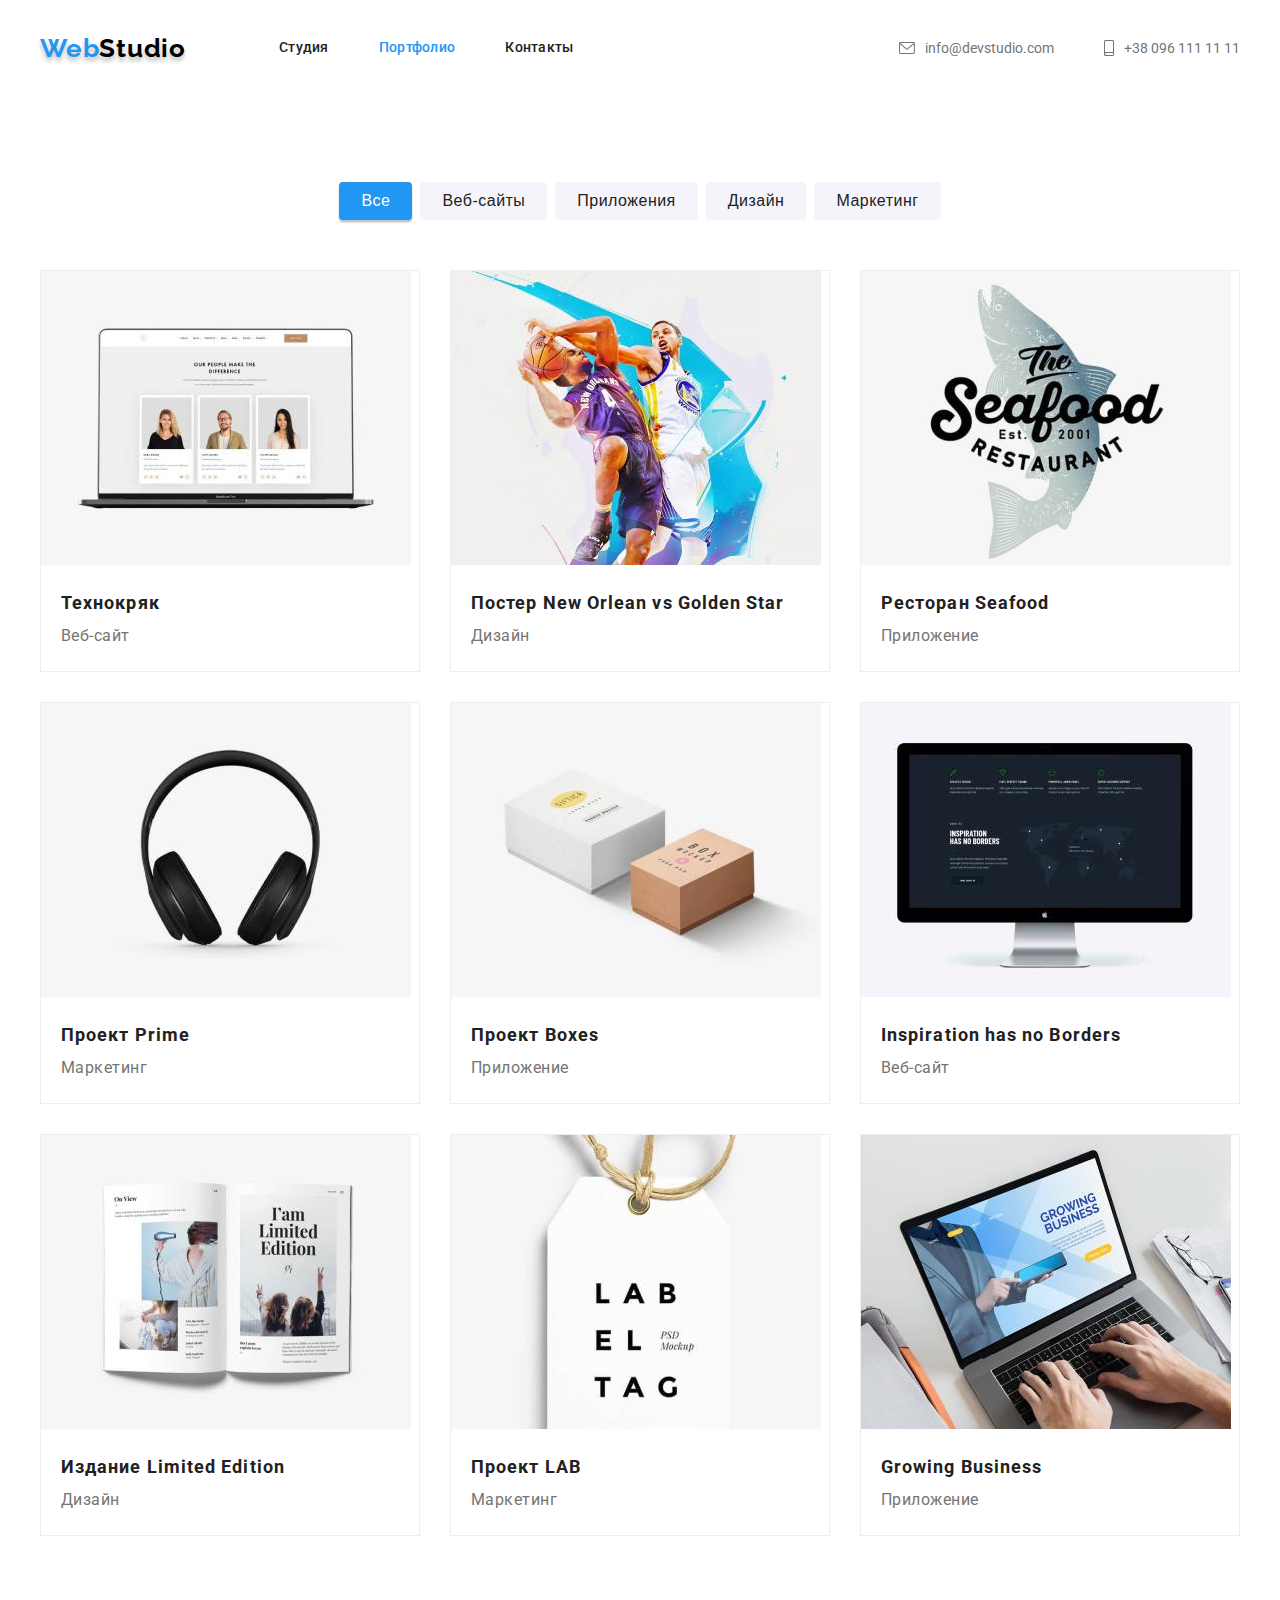
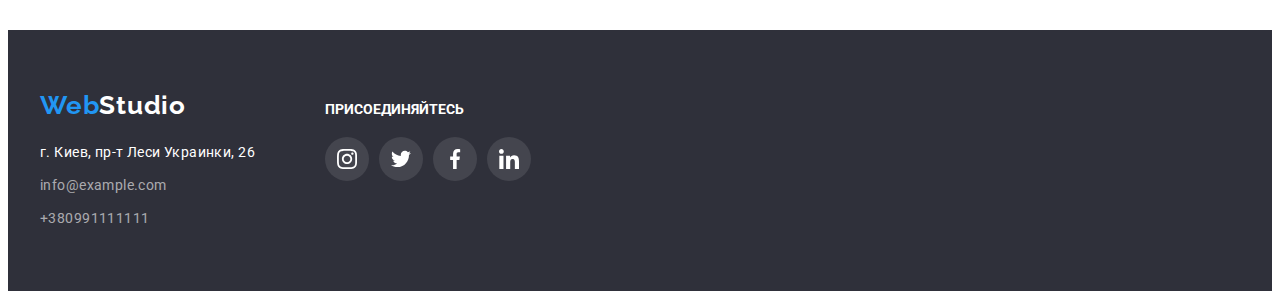
==== portfolio.html @ 55d17532 "clone repository/goit-markup-hw-04" ====
<!DOCTYPE html>
<html lang="ru">
  <head>
    <meta charset="UTF-8" />
    <meta http-equiv="X-UA-Compatible" content="IE=edge" />
    <meta name="viewport" content="width=device-width, initial-scale=1.0" />
    <title>Portfolio</title>
    <link
      rel="stylesheet"
      href="https://cdnjs.cloudflare.com/ajax/libs/modern-normalize/1.1.0/modern-normalize.min.css"
      integrity="sha512-wpPYUAdjBVSE4KJnH1VR1HeZfpl1ub8YT/NKx4PuQ5NmX2tKuGu6U/JRp5y+Y8XG2tV+wKQpNHVUX03MfMFn9Q=="
      crossorigin="anonymous"
      referrerpolicy="no-referrer"
    />
    <link rel="preconnect" href="https://fonts.googleapis.com" />
    <link rel="preconnect" href="https://fonts.gstatic.com" crossorigin />
    <link
      href="https://fonts.googleapis.com/css2?family=Raleway:wght@700&family=Roboto:wght@400;500;700;900&display=swap"
      rel="stylesheet"
    />
    <link rel="stylesheet" href="./css/style.css" />
  </head>
  <body>
    <header class="header">
      <div class="container header-container">
        <nav class="header-nav">
          <a href="" class="header-logo logo link"
            >Web<span class="logo-dark">Studio</span>
          </a>
          <ul class="header-list">
            <li class="header-item">
              <a href="./index.html" class="header-link">Студия</a>
            </li>
            <li class="header-item">
              <a href="" class="header-link current">Портфолио</a>
            </li>
            <li class="header-item">
              <a href="" class="header-link">Контакты</a>
            </li>
          </ul>
        </nav>
        <ul class="contact-list">
          <li class="contact-item">
            <a href="mailto:info@devstudio.com" class="contact-link"
              ><svg class="icon-mail">
                <use
                  href="./images/icons.svg/symbol-defs.svg#icon-envelope"
                ></use>
              </svg>
              info@devstudio.com</a
            >
          </li>
          <li class="contact-item">
            <a href="tel:+380961111111" class="contact-link">
              <svg class="icon-tel" width="10px" height="16px">
                <use
                  href="./images/icons.svg/symbol-defs.svg#icon-smartphone"
                ></use>
              </svg>
              +38 096 111 11 11</a
            >
          </li>
        </ul>
      </div>
    </header>
    <main>
      <section class="section nav-list">
        <div class="container">
          <h1 class="visually-hidden">Портфолио</h1>
          <ul class="filter">
            <li class="filter-item">
              <button type="button" class="filter-btn active-button">
                Все
              </button>
            </li>
            <li class="filter-item">
              <button type="button" class="filter-btn">Веб-сайты</button>
            </li>
            <li class="filter-item">
              <button type="button" class="filter-btn">Приложения</button>
            </li>
            <li class="filter-item">
              <button type="button" class="filter-btn">Дизайн</button>
            </li>
            <li class="filter-item">
              <button type="button" class="filter-btn">Маркетинг</button>
            </li>
          </ul>
          <ul class="portfolio-list">
            <li class="portfolio-item">
              <a href="" class="portfolio-link">
                <img src="./images/service-example-note.jpg" alt="ноутбук" />
                <div class="portfolio-container">
                  <h2 class="portfolio-title">Технокряк</h2>
                  <p class="portfolio-text">Веб-сайт</p>
                </div>
              </a>
            </li>
            <li class="portfolio-item">
              <a href="" class="portfolio-link">
                <img
                  src="./images/service-example-basketball.jpg"
                  alt="играют в баскетбол"
                />
                <div class="portfolio-container">
                  <h2 class="portfolio-title">
                    Постер New Orlean vs Golden Star
                  </h2>
                  <p class="portfolio-text">Дизайн</p>
                </div>
              </a>
            </li>
            <li class="portfolio-item">
              <a href="" class="portfolio-link">
                <img src="./images/service-example-fish.jpg" alt="" />
                <div class="portfolio-container">
                  <h2 class="portfolio-title">Ресторан Seafood</h2>
                  <p class="portfolio-text">Приложение</p>
                </div>
              </a>
            </li>
            <li class="portfolio-item">
              <a href="" class="portfolio-link">
                <img src="./images/service-example-headphones.jpg" alt="" />
                <div class="portfolio-container">
                  <h2 class="portfolio-title">Проект Prime</h2>
                  <p class="portfolio-text">Маркетинг</p>
                </div>
              </a>
            </li>
            <li class="portfolio-item">
              <a href="" class="portfolio-link">
                <img src="./images/service-example-boxes.jpg" alt="" />
                <div class="portfolio-container">
                  <h2 class="portfolio-title">Проект Boxes</h2>
                  <p class="portfolio-text">Приложение</p>
                </div>
              </a>
            </li>
            <li class="portfolio-item">
              <a href="" class="portfolio-link">
                <img src="./images/service-example-monitor.jpg" alt="" />
                <div class="portfolio-container">
                  <h2 class="portfolio-title">Inspiration has no Borders</h2>
                  <p class="portfolio-text">Веб-сайт</p>
                </div>
              </a>
            </li>
            <li class="portfolio-item">
              <a href="" class="portfolio-link">
                <img src="./images/service-example-book.jpg" alt="" />
                <div class="portfolio-container">
                  <h2 class="portfolio-title">Издание Limited Edition</h2>
                  <p class="portfolio-text">Дизайн</p>
                </div>
              </a>
            </li>
            <li class="portfolio-item">
              <a href="" class="portfolio-link">
                <img src="./images/service-example-tag.jpg" alt="" />
                <div class="portfolio-container">
                  <h2 class="portfolio-title">Проект LAB</h2>
                  <p class="portfolio-text">Маркетинг</p>
                </div>
              </a>
            </li>
            <li class="portfolio-item">
              <a href="" class="portfolio-link">
                <img
                  src="./images/service-example-work-at-the-laptop.jpg"
                  alt=""
                />
                <div class="portfolio-container">
                  <h2 class="portfolio-title">Growing Business</h2>
                  <p class="portfolio-text">Приложение</p>
                </div>
              </a>
            </li>
          </ul>
        </div>
      </section>
    </main>
    <footer class="footer">
      <div class="container footer-container">
        <div class="footer-address">
          <a href="" class="logo link logo-footer"
            >Web<span class="logo-light">Studio</span></a
          >
          <address class="address">
            <ul class="address-list">
              <li class="address-item">
                <a
                  href="https://goo.gl/maps/xxZV7dTHUAhbYHM78"
                  class="address-link link"
                  >г. Киев, пр-т Леси Украинки, 26</a
                >
              </li>
              <li class="address-item">
                <a href="mailto:info@example.com" class="address-contact link"
                  >info@example.com</a
                >
              </li>
              <li class="address-item address-item-tel">
                <a href="tel:+380991111111" class="address-contact link"
                  >+380991111111</a
                >
              </li>
            </ul>
          </address>
        </div>
        <div class="footer-contacts">
          <h2 class="footer-social-title">присоединяйтесь</h2>
          <ul class="social-list">
            <li class="social-item">
              <a href="" class="footer-social-link">
                <svg class="footer-social-icon" width="20px" height="20px">
                  <use
                    href="./images/icons.svg/symbol-defs.svg#icon-instagram"
                  ></use>
                </svg>
              </a>
            </li>
            <li class="social-item">
              <a href="" class="footer-social-link">
                <svg class="footer-social-icon" width="20px" height="20px">
                  <use
                    href="./images/icons.svg/symbol-defs.svg#icon-twitter"
                  ></use>
                </svg>
              </a>
            </li>
            <li class="social-item">
              <a href="" class="footer-social-link">
                <svg class="footer-social-icon" width="20px" height="20px">
                  <use
                    href="./images/icons.svg/symbol-defs.svg#icon-facebook"
                  ></use>
                </svg>
              </a>
            </li>
            <li class="social-item">
              <a href="" class="footer-social-link">
                <svg class="footer-social-icon" width="20px" height="20px">
                  <use
                    href="./images/icons.svg/symbol-defs.svg#icon-linkedin"
                  ></use>
                </svg>
              </a>
            </li>
          </ul>
        </div>
      </div>
    </footer>
  </body>
</html>
---- css/style.css ----
:root {
  /* text-color */
  --primary-text-color: #212121;
  --second-text-color: #757575;
  --third-text-color: #ffffff;
  --accent-color: #2196f3;

  /* logo-color */
  --logo-primary-color: #2196f3;
  --logo-header-color: #000000;
  --logo-footer-color: #ffffff;
  /* primary-color-icons */
  --icons-primary-color: #afb1b8;
  /* btn-color */
  --background-btn-color: #f5f4fa;
}

h1,
h2,
h3,
h4,
h5,
h6,
p {
  padding: 0;
  margin: 0;
}
img {
  display: block;
  max-width: 100%;
  height: auto;
}

a {
  text-decoration: none;
}

ul {
  list-style: none;
  padding: 0;
  margin: 0;
}

body {
  font-size: 14px;
  font-family: 'Roboto', sans-serif;
  color: var(--primary-text-color);
}
.visually-hidden {
  position: absolute;
  white-space: nowrap;
  width: 1px;
  height: 1px;
  overflow: hidden;
  border: 0;
  padding: 0;
  clip: rect(0 0 0 0);
  clip-path: inset(50%);
  margin: -1px;
}
.section-title {
  font-weight: 700;
  font-size: 36px;
  line-height: 1.17;
  letter-spacing: 0.03em;
  color: var(--primary-text-color);
}
.logo {
  font-family: Raleway;
  font-weight: 700;
  font-size: 26px;
  line-height: 1.19;
  letter-spacing: 0.03em;
  color: var(--logo-primary-color);
}

.logo-dark {
  color: var(--logo-header-color);
}
.logo-light {
  color: var(--logo-footer-color);
}
.list {
  list-style: none;
}

.container {
  width: 1200px;
  padding: 0 15px;
  margin: 0 auto;
}
/* ==========================header=================== */
.header {
  border-bottom: 1px;
}

.header-container {
  display: flex;
}

.header-nav {
  display: flex;
  align-items: center;
}
.header-logo {
  margin-right: 93px;
  text-shadow: 0px 4px 4px rgba(0, 0, 0, 0.25);
}
.header-list {
  display: flex;
}

.header-item:not(:last-child) {
  margin-right: 50px;
}
.header-link {
  display: block;
  padding: 32px 0px;
  color: inherit;
  font-weight: 500;
  line-height: 1.14;
  letter-spacing: 0.02em;
}
.header-link:focus,
.header-link:hover {
  color: var(--accent-color);
}

.current {
  color: var(--accent-color);
  text-decoration: none;
}

.contact-list {
  align-items: center;
  margin-left: auto;
  display: flex;
}

.contact-item {
  display: flex;
  align-items: center;
  color: var(--second-text-color);
}

.contact-item:not(:last-child) {
  margin-right: 50px;
}

.contact-link {
  display: flex;
  align-items: center;
  color: var(--second-text-color);
  padding: 32px 0px;
}
.contact-link:hover,
.contact-link:focus {
  color: var(--accent-color);
}

.contact-link:hover .icon-mail,
.contact-link:focus .icon-mail {
  fill: var(--accent-color);
}

.contact-link:hover .icon-tel,
.contact-link:focus .icon-tel {
  fill: var(--accent-color);
}

.icon-mail {
  width: 16px;
  height: 12px;
  margin-right: 10px;
  fill: #757575;
}

.icon-tel {
  width: 10px;
  height: 16px;
  margin-right: 10px;
  fill: #757575;
}

/* ===============hero================ */
.hero {
  padding: 200px 0;
  text-align: center;
  background-image: linear-gradient(
      rgba(47, 48, 58, 0.4),
      rgba(47, 48, 58, 0.4)
    ),
    url(../images/background-image.jpg);
  background-color: #2f303a;
  background-repeat: no-repeat;
  background-size: cover;
  background-position: center;
}

.hero-title {
  width: 696px;
  font-weight: 900;
  font-size: 44px;
  line-height: 1.36;

  margin: 0 auto;
  letter-spacing: 0.06em;
  text-transform: uppercase;

  color: var(--third-text-color);
}

.hero-btn {
  margin-top: 30px;
  padding: 10px 32px;
  background-color: #2196f3;
  font-weight: 700;
  font-size: 16px;
  line-height: 1.87;
  letter-spacing: 0.06em;

  color: var(--third-text-color);
  box-shadow: 0px 4px 4px rgba(0, 0, 0, 0.15);
  border-radius: 4px;
  border: none;
}
.hero-btn:focus,
.hero-btn:hover {
  cursor: pointer;
  background-color: #188ce8;
}
/* ================advantage================ */
.section {
  padding: 94px 0;
}
.advantage-list {
  display: flex;
}
.advantage-title {
  margin-bottom: 10px;
  font-weight: 700;
  font-size: 14px;
  line-height: 1.14;
  letter-spacing: 0.03em;
  text-transform: uppercase;
  color: var(--primary-text-color);
}

.advantage-item {
  width: 270px;
}
.advantage-item:not(:last-child) {
  margin-right: 30px;
}
.advantage-text {
  font-size: 14px;
  line-height: 1.71;
  letter-spacing: 0.03em;

  color: var(--second-text-color);
}

.advantage-icon {
  width: 70px;
  height: 70px;
}

.advantage-icons-container {
  display: flex;
  align-items: center;
  justify-content: center;
  width: 270px;
  height: 120px;
  margin-bottom: 30px;
  border-radius: 4px;
  background-color: var(--background-btn-color);
}
/* ===============what we do================= */
.work-section {
  padding-top: 0;
}
.job-title {
  text-align: center;
  margin-top: 94px;
  margin-bottom: 50px;
}
.section-title {
}
.job-list {
  display: flex;
}
.job-item:not(:last-child) {
  margin-right: 30px;
}
/* ===============team-====================== */
.team {
  background-color: var(--background-btn-color);
}

.team-section {
  background-color: var(--background-btn-color);
}
.team-tag {
  padding: 30px 0;
}
.team-title {
  text-align: center;
  margin-bottom: 50px;
}
.team-list {
  display: flex;
  text-align: center;
}

.team-item {
  border-radius: 0px 0px 4px 4px;
  background-color: var(--third-text-color);
  box-shadow: 0px 1px 3px rgba(0, 0, 0, 0.12), 0px 1px 1px rgba(0, 0, 0, 0.14),
    0px 2px 1px rgba(0, 0, 0, 0.2);
}

.team-item:not(:last-child) {
  margin-right: 30px;
}

.team-name {
  font-weight: 500;
  font-size: 16px;
  line-height: 1.19;
  letter-spacing: 0.03em;
  color: var(--primary-text-color);
  margin-bottom: 10px;
}
.team-prof {
  font-size: 16px;
  line-height: 1.19;
  letter-spacing: 0.03em;
  color: var(--second-text-color);
  margin-bottom: 16px;
}

.social-list {
  display: flex;
  justify-content: center;
}
.social-item {
  width: 44px;
  height: 44px;
  margin-right: 10px;
}

.social-item:last-child {
  margin-right: 0;
}
.social-link {
  width: 100%;
  height: 100%;
  background-color: var(--third-text-color);
  border-radius: 50%;
  display: flex;
  align-items: center;
  justify-content: center;
}

.social-link:hover,
.social-link:focus {
  background-color: var(--accent-color);
}

.social-link:hover .social-icon,
.social-link:focus .social-icon {
  fill: var(--logo-footer-color);
}
.social-icon {
  fill: var(--icons-primary-color);
}
/* ================customers========== */
.customers-title {
  font-weight: 700;
  font-size: 36px;
  line-height: 1.17;
  text-align: center;
  letter-spacing: 0.03em;
  margin-bottom: 50px;
  color: var(--primary-text-color);
}

.customers-list {
  display: flex;
}

.customers-item {
  width: 170px;
  height: 92px;
}

.customers-item:not(:last-child) {
  margin-right: 30px;
}

.customers-logo-link {
  display: flex;
  width: 100%;
  height: 100%;
  border: 1px solid var(--icons-primary-color);
  border-radius: 4px;
  justify-content: center;
  align-items: center;
}

.customers-logo-link:hover,
.customers-logo-link:focus {
  border-color: var(--accent-color);
}
.customers-icon {
  width: 106px;
  height: 60px;
  fill: var(--icons-primary-color);
}
.customers-logo-link:hover .customers-icon,
.customers-logo-link:focus .customers-icon {
  fill: var(--accent-color);
}
.company {
  padding: 25px 65px 26px 62px;
}
/* =================footer============= */
.logo-footer {
  display: inline-block;
  margin-bottom: 20px;
}
.footer {
  display: flex;
  padding: 60px 0;
  background-color: #2f303a;
}

.footer-container {
  display: flex;
  align-items: baseline;
}

.footer-address {
  margin-right: 70px;
}

.social-item:last-child {
  margin-right: 0;
}
.footer-social-link {
  width: 100%;
  height: 100%;
  background-color: rgba(255, 255, 255, 0.1);
  border-radius: 50%;
  display: flex;
  align-items: center;
  justify-content: center;
}

.footer-social-link:hover,
.footer-social-link:focus {
  background-color: var(--logo-primary-color);
}
.footer-social-title {
  font-size: 14px;
  text-align: left;
  margin-bottom: 20px;
  text-transform: uppercase;
  color: var(--logo-footer-color);
}
.footer-social-icon {
  fill: var(--logo-footer-color);
}

.address-item:not(:last-child) {
  margin-bottom: 9px;
}

.address {
  font-style: inherit;
}
.address-link {
  font-size: 14px;
  line-height: 1.71;
  letter-spacing: 0.03em;
  color: var(--third-text-color);
}
.address-contact {
  font-size: 14px;
  line-height: 1.71;
  letter-spacing: 0.03em;

  color: rgba(255, 255, 255, 0.6);
}
.address-contact:focus,
.address-contact:hover {
  color: var(--third-text-color);
}

/* ==============portfolio=============== */
.filter {
  margin-bottom: 50px;
  justify-content: center;
  display: flex;
}

.filter-item:not(:last-child) {
  margin-right: 8px;
}
.filter-btn {
  font-weight: 500;
  font-size: 16px;
  line-height: 1.63;
  letter-spacing: 0.03em;
  border-radius: 4px;
  background-color: var(--background-btn-color);
  color: var(--primary-text-color);
  border: none;
  padding: 6px 22px;
}

.active-button,
.filter-btn:hover,
.filter-btn:focus {
  border: 0;
  color: var(--third-text-color);
  background-color: var(--accent-color);
  box-shadow: 0px 3px 1px rgba(0, 0, 0, 0.1), 0px 1px 2px rgba(0, 0, 0, 0.08),
    0px 2px 2px rgba(0, 0, 0, 0.12);
}
/* .filter-btn:focus,
.filter-btn:hover {
  cursor: pointer;
  color: var(--third-text-color);
  background-color: var(--accent-color);
  box-shadow: 0px 3px 1px rgba(0, 0, 0, 0.1), 0px 1px 2px rgba(0, 0, 0, 0.08),
    0px 2px 2px rgba(0, 0, 0, 0.12);
} */

.portfolio-list {
  margin-right: -30px;
  margin-bottom: -30px;
  display: flex;
  flex-wrap: wrap;
}

.portfolio-item {
  flex-basis: calc(100% / 3 - 30px);
  margin-right: 30px;
  margin-bottom: 30px;
  background: #ffffff;
  border: 1px solid #eeeeee;
  box-sizing: border-box;
}

.portfolio-link {
  display: block;
}

.portfolio-link:hover,
.portfolio-link:focus {
  box-shadow: 0px 1px 1px rgba(0, 0, 0, 0.12), 0px 4px 4px rgba(0, 0, 0, 0.06),
    1px 4px 6px rgba(0, 0, 0, 0.16);
}

.portfolio-container {
  padding: 20px;
}

.portfolio-title {
  font-weight: 700;
  font-size: 18px;
  line-height: 2;
  letter-spacing: 0.06em;

  color: var(--primary-text-color);
}
.portfolio-text {
  font-size: 16px;
  line-height: 1.87;
  letter-spacing: 0.03em;

  color: var(--second-text-color);
}
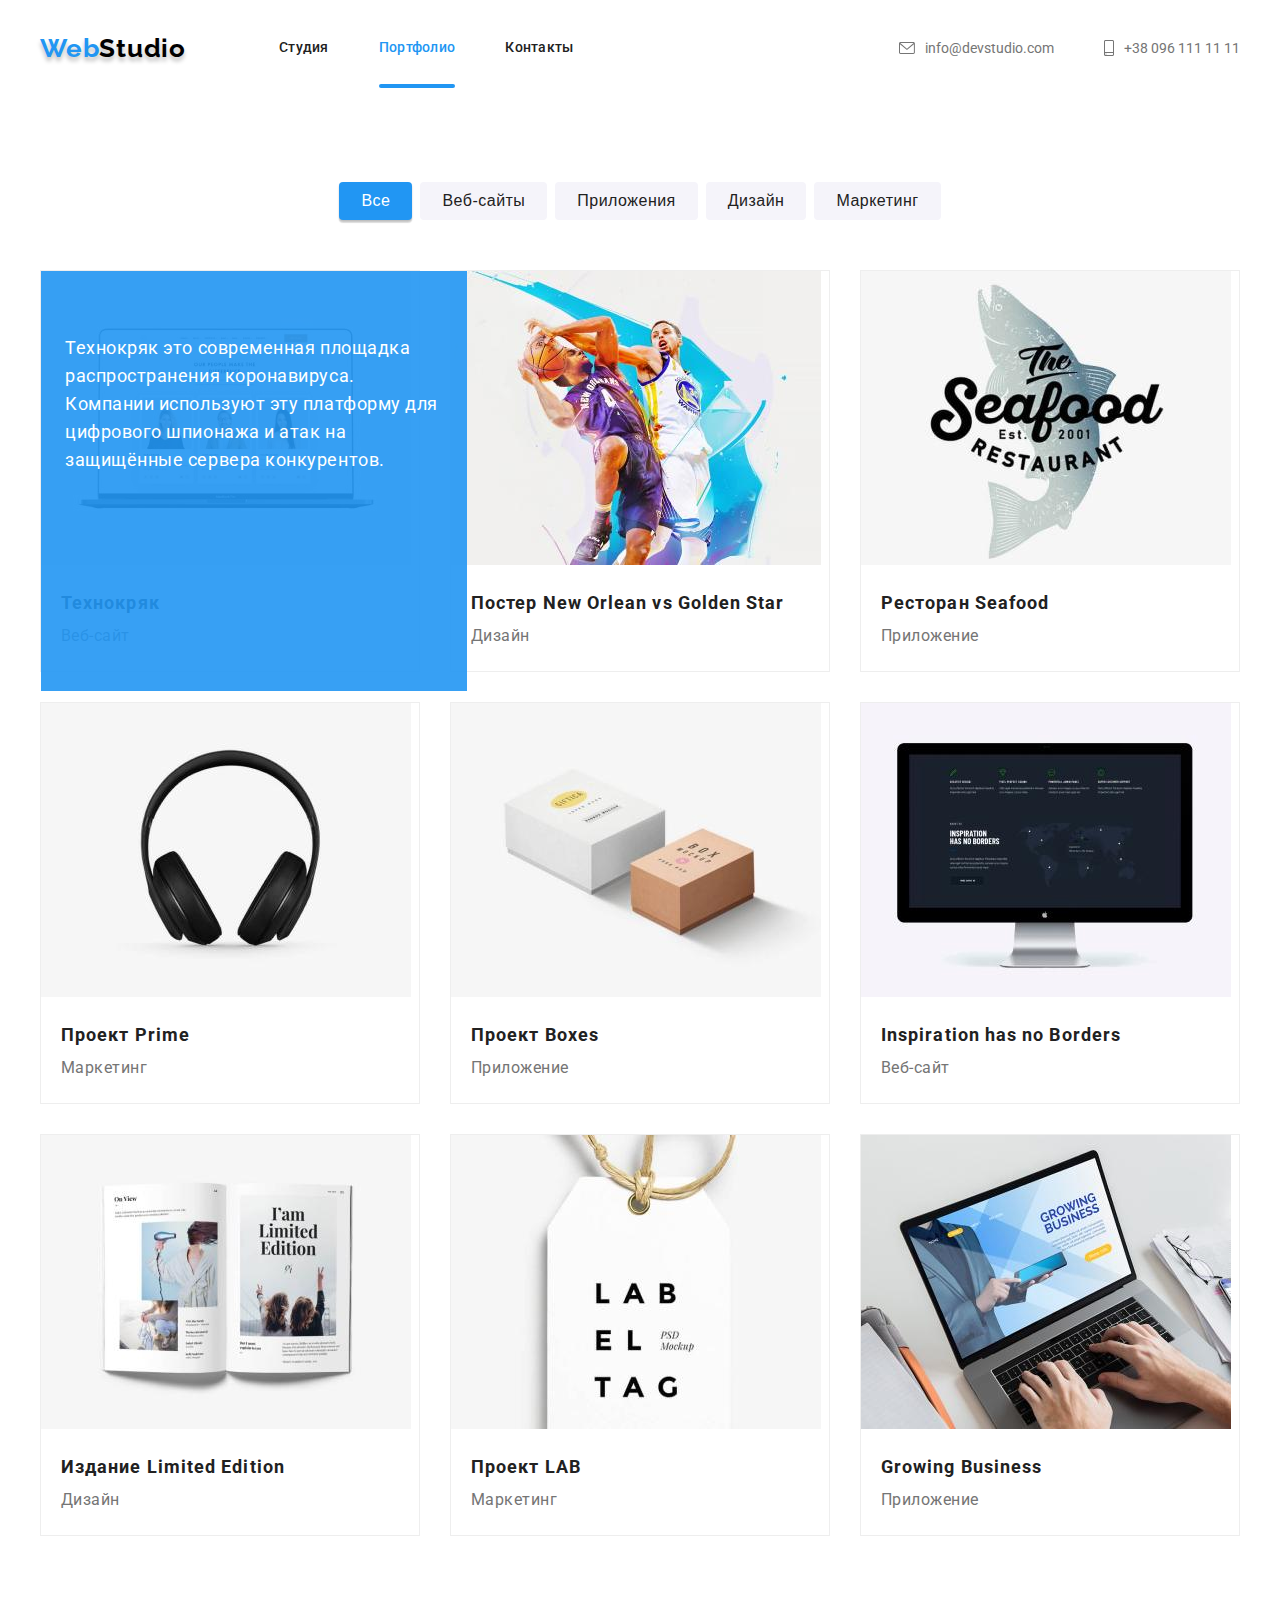
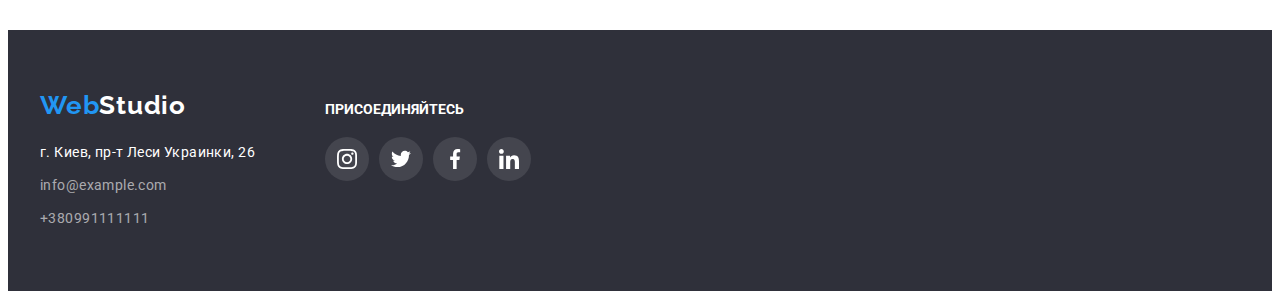
==== commit a0ef68e4: "add animation" ====
--- a/portfolio.html
+++ b/portfolio.html
@@ -89,7 +89,14 @@
           <ul class="portfolio-list">
             <li class="portfolio-item">
               <a href="" class="portfolio-link">
-                <img src="./images/service-example-note.jpg" alt="ноутбук" />
+                <div class="overlay-container">
+                  <img src="./images/service-example-note.jpg" alt="ноутбук" />
+                  <p class="overlay">
+                    Технокряк это современная площадка распространения
+                    коронавируса. Компании используют эту платформу для
+                    цифрового шпионажа и атак на защищённые сервера конкурентов.
+                  </p>
+                </div>
                 <div class="portfolio-container">
                   <h2 class="portfolio-title">Технокряк</h2>
                   <p class="portfolio-text">Веб-сайт</p>
--- a/css/style.css
+++ b/css/style.css
@@ -114,12 +114,17 @@
   margin-right: 50px;
 }
 .header-link {
+  position: relative;
   display: block;
   padding: 32px 0px;
   color: inherit;
   font-weight: 500;
   line-height: 1.14;
   letter-spacing: 0.02em;
+
+  transition-property: color;
+  transition-duration: 250ms;
+  transition-timing-function: cubic-bezier(0.4, 0, 0.2, 1);
 }
 .header-link:focus,
 .header-link:hover {
@@ -131,6 +136,18 @@
   text-decoration: none;
 }
 
+.current::after {
+  display: block;
+  content: '';
+  position: absolute;
+  width: 100%;
+  height: 4px;
+  background-color: var(--accent-color);
+  border-radius: 2px;
+  bottom: 0;
+  left: 0;
+}
+
 .contact-list {
   align-items: center;
   margin-left: auto;
@@ -152,20 +169,15 @@
   align-items: center;
   color: var(--second-text-color);
   padding: 32px 0px;
-}
+
+  transition-property: color;
+  transition-duration: 250ms;
+  transition-timing-function: cubic-bezier(0.4, 0, 0.2, 1);
+}
+
 .contact-link:hover,
 .contact-link:focus {
   color: var(--accent-color);
-}
-
-.contact-link:hover .icon-mail,
-.contact-link:focus .icon-mail {
-  fill: var(--accent-color);
-}
-
-.contact-link:hover .icon-tel,
-.contact-link:focus .icon-tel {
-  fill: var(--accent-color);
 }
 
 .icon-mail {
@@ -173,6 +185,10 @@
   height: 12px;
   margin-right: 10px;
   fill: #757575;
+
+  transition-property: fill;
+  transition-duration: 250ms;
+  transition-timing-function: cubic-bezier(0.4, 0, 0.2, 1);
 }
 
 .icon-tel {
@@ -180,6 +196,20 @@
   height: 16px;
   margin-right: 10px;
   fill: #757575;
+
+  transition-property: fill;
+  transition-duration: 250ms;
+  transition-timing-function: cubic-bezier(0.4, 0, 0.2, 1);
+}
+
+.contact-link:hover .icon-mail,
+.contact-link:focus .icon-mail {
+  fill: var(--accent-color);
+}
+
+.contact-link:hover .icon-tel,
+.contact-link:focus .icon-tel {
+  fill: var(--accent-color);
 }
 
 /* ===============hero================ */
@@ -223,6 +253,8 @@
   box-shadow: 0px 4px 4px rgba(0, 0, 0, 0.15);
   border-radius: 4px;
   border: none;
+
+  transition: background-color 250ms cubic-bezier(0.4, 0, 0.2, 1);
 }
 .hero-btn:focus,
 .hero-btn:hover {
@@ -292,6 +324,33 @@
 .job-item:not(:last-child) {
   margin-right: 30px;
 }
+
+.img-container {
+  position: relative;
+  overflow: hidden;
+  width: 370px;
+  height: 294px;
+}
+
+.img-tag-container {
+  display: flex;
+  align-items: center;
+  justify-content: center;
+  position: absolute;
+  left: 0;
+  bottom: 0;
+  width: 100%;
+  height: 70px;
+  background-color: rgba(47, 48, 58, 0.8);
+}
+
+.img-tag {
+  font-weight: 700;
+  text-transform: uppercase;
+
+  color: var(--logo-footer-color);
+}
+
 /* ===============team-====================== */
 .team {
   background-color: var(--background-btn-color);
@@ -360,6 +419,8 @@
   display: flex;
   align-items: center;
   justify-content: center;
+
+  transition: background-color 250ms cubic-bezier(0.4, 0, 0.2, 1);
 }
 
 .social-link:hover,
@@ -373,6 +434,8 @@
 }
 .social-icon {
   fill: var(--icons-primary-color);
+
+  transition: fill 250ms cubic-bezier(0.4, 0, 0.2, 1);
 }
 /* ================customers========== */
 .customers-title {
@@ -406,6 +469,8 @@
   border-radius: 4px;
   justify-content: center;
   align-items: center;
+
+  transition: border-color 250ms cubic-bezier(0.4, 0, 0.2, 1);
 }
 
 .customers-logo-link:hover,
@@ -416,6 +481,8 @@
   width: 106px;
   height: 60px;
   fill: var(--icons-primary-color);
+
+  transition: fill 250ms cubic-bezier(0.4, 0, 0.2, 1);
 }
 .customers-logo-link:hover .customers-icon,
 .customers-logo-link:focus .customers-icon {
@@ -455,6 +522,8 @@
   display: flex;
   align-items: center;
   justify-content: center;
+
+  transition: background-color 250ms cubic-bezier(0.4, 0, 0.2, 1);
 }
 
 .footer-social-link:hover,
@@ -491,6 +560,8 @@
   letter-spacing: 0.03em;
 
   color: rgba(255, 255, 255, 0.6);
+
+  transition: color 250ms cubic-bezier(0.4, 0, 0.2, 1);
 }
 .address-contact:focus,
 .address-contact:hover {
@@ -517,6 +588,10 @@
   color: var(--primary-text-color);
   border: none;
   padding: 6px 22px;
+
+  transition: color 250ms cubic-bezier(0.4, 0, 0.2, 1),
+    background-color 250ms cubic-bezier(0.4, 0, 0.2, 1),
+    box-shadow 250ms cubic-bezier(0.4, 0, 0.2, 1);
 }
 
 .active-button,
@@ -528,14 +603,6 @@
   box-shadow: 0px 3px 1px rgba(0, 0, 0, 0.1), 0px 1px 2px rgba(0, 0, 0, 0.08),
     0px 2px 2px rgba(0, 0, 0, 0.12);
 }
-/* .filter-btn:focus,
-.filter-btn:hover {
-  cursor: pointer;
-  color: var(--third-text-color);
-  background-color: var(--accent-color);
-  box-shadow: 0px 3px 1px rgba(0, 0, 0, 0.1), 0px 1px 2px rgba(0, 0, 0, 0.08),
-    0px 2px 2px rgba(0, 0, 0, 0.12);
-} */
 
 .portfolio-list {
   margin-right: -30px;
@@ -555,12 +622,40 @@
 
 .portfolio-link {
   display: block;
+
+  transition: box-shadow 250ms cubic-bezier(0.4, 0, 0.2, 1);
 }
 
 .portfolio-link:hover,
 .portfolio-link:focus {
   box-shadow: 0px 1px 1px rgba(0, 0, 0, 0.12), 0px 4px 4px rgba(0, 0, 0, 0.06),
     1px 4px 6px rgba(0, 0, 0, 0.16);
+}
+
+.overlay-container {
+  position: relative;
+}
+
+.overlay-container:hover .overlay{
+  transform: translateY(0);
+}
+.overlay {
+  position: absolute;
+  width: 100%;
+  height: 100%;
+  top: 0;
+  left: 0;
+  padding: 63px 24px;
+  color: var(--logo-footer-color);
+  background: rgba(33, 150, 243, 0.9);
+
+  font-weight: 400;
+  font-size: 18px;
+  line-height: 1.56;
+  letter-spacing: 0.03em;
+  transform: translateY(100%)
+
+  transition :tra() 250ms cubic-bezier(0.4, 0, 0.2, 1);
 }
 
 .portfolio-container {
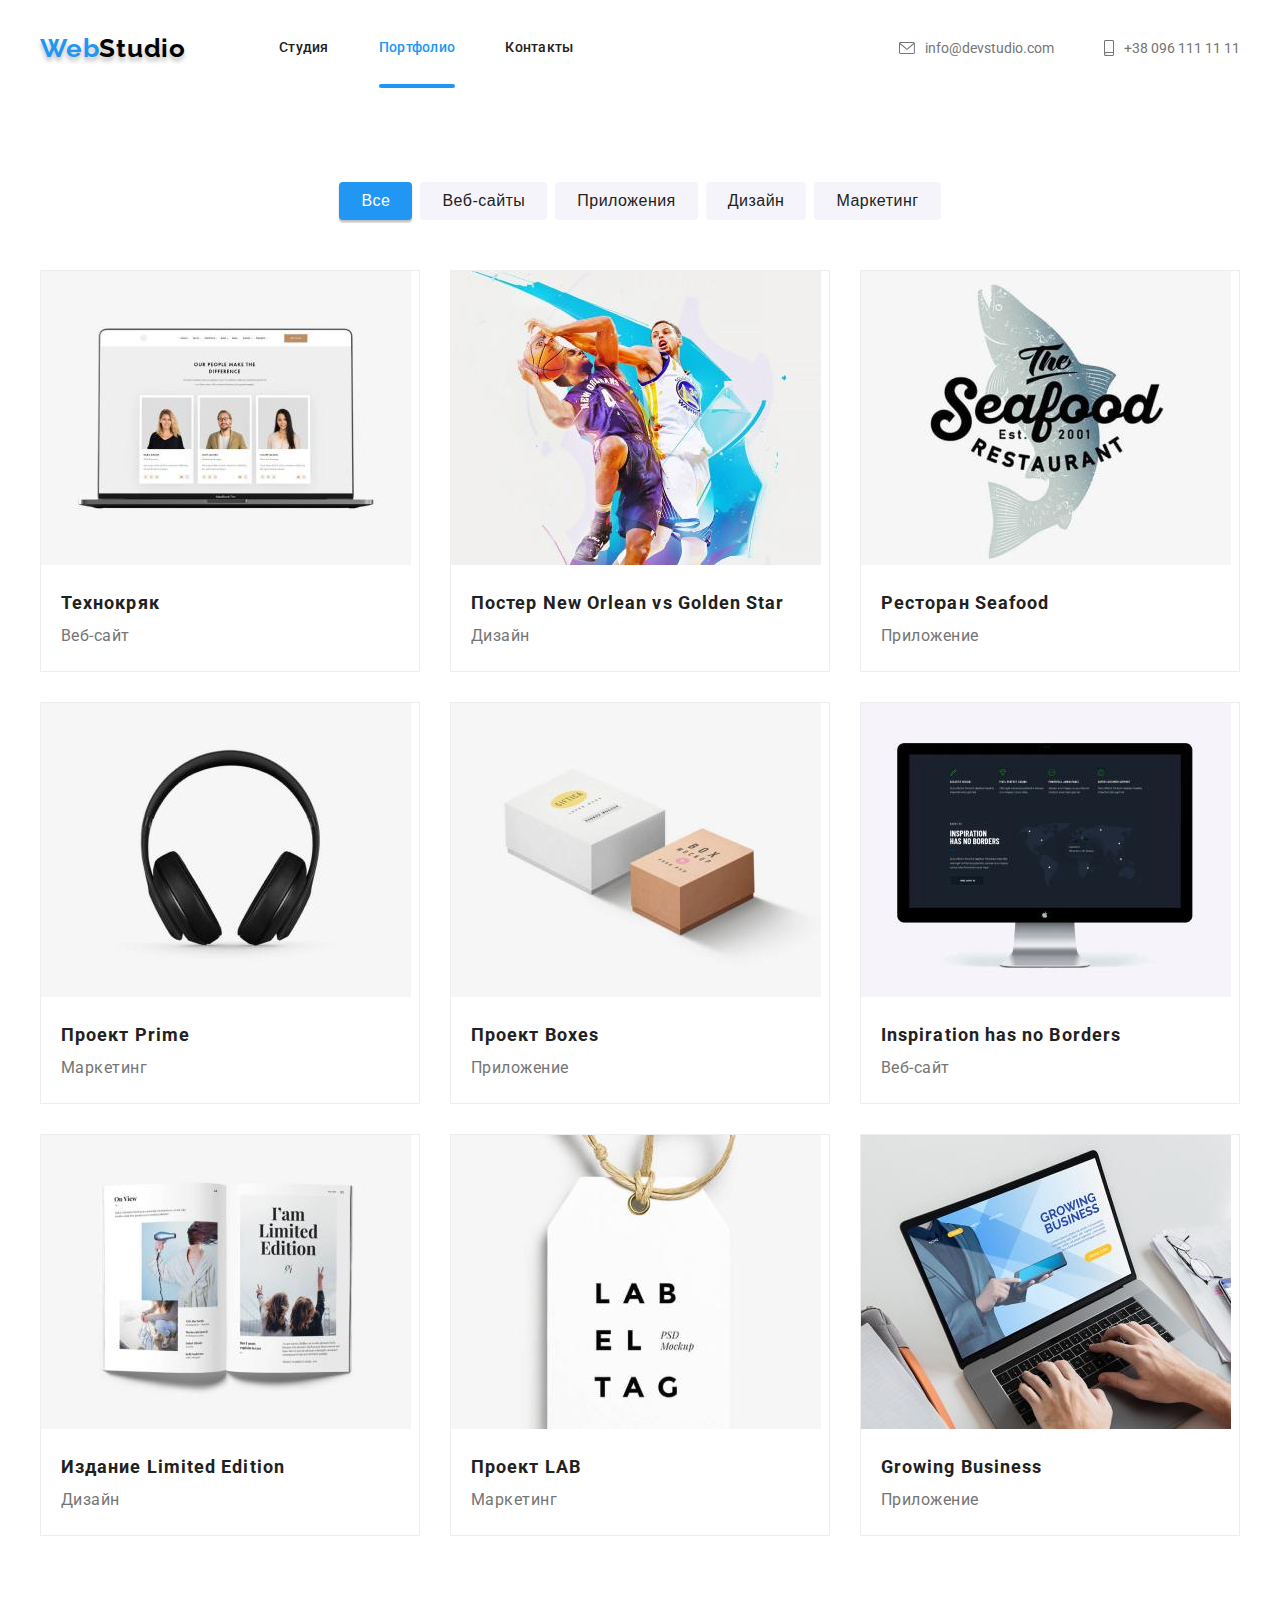
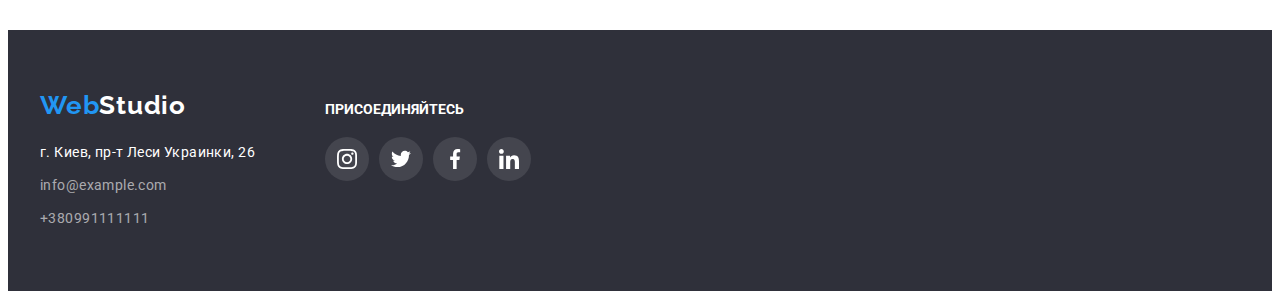
==== commit b0bad2cd: "add  all animation and modal" ====
--- a/portfolio.html
+++ b/portfolio.html
@@ -105,10 +105,17 @@
             </li>
             <li class="portfolio-item">
               <a href="" class="portfolio-link">
-                <img
-                  src="./images/service-example-basketball.jpg"
-                  alt="играют в баскетбол"
-                />
+                <div class="overlay-container">
+                  <img
+                    src="./images/service-example-basketball.jpg"
+                    alt="играют в баскетбол"
+                  />
+                  <p class="overlay">
+                    Технокряк это современная площадка распространения
+                    коронавируса. Компании используют эту платформу для
+                    цифрового шпионажа и атак на защищённые сервера конкурентов.
+                  </p>
+                </div>
                 <div class="portfolio-container">
                   <h2 class="portfolio-title">
                     Постер New Orlean vs Golden Star
@@ -119,7 +126,14 @@
             </li>
             <li class="portfolio-item">
               <a href="" class="portfolio-link">
-                <img src="./images/service-example-fish.jpg" alt="" />
+                <div class="overlay-container">
+                  <img src="./images/service-example-fish.jpg" alt="" />
+                  <p class="overlay">
+                    Технокряк это современная площадка распространения
+                    коронавируса. Компании используют эту платформу для
+                    цифрового шпионажа и атак на защищённые сервера конкурентов.
+                  </p>
+                </div>
                 <div class="portfolio-container">
                   <h2 class="portfolio-title">Ресторан Seafood</h2>
                   <p class="portfolio-text">Приложение</p>
@@ -128,7 +142,14 @@
             </li>
             <li class="portfolio-item">
               <a href="" class="portfolio-link">
-                <img src="./images/service-example-headphones.jpg" alt="" />
+                <div class="overlay-container">
+                  <img src="./images/service-example-headphones.jpg" alt="" />
+                  <p class="overlay">
+                    Технокряк это современная площадка распространения
+                    коронавируса. Компании используют эту платформу для
+                    цифрового шпионажа и атак на защищённые сервера конкурентов.
+                  </p>
+                </div>
                 <div class="portfolio-container">
                   <h2 class="portfolio-title">Проект Prime</h2>
                   <p class="portfolio-text">Маркетинг</p>
@@ -137,7 +158,14 @@
             </li>
             <li class="portfolio-item">
               <a href="" class="portfolio-link">
-                <img src="./images/service-example-boxes.jpg" alt="" />
+                <div class="overlay-container">
+                  <img src="./images/service-example-boxes.jpg" alt="" />
+                  <p class="overlay">
+                    Технокряк это современная площадка распространения
+                    коронавируса. Компании используют эту платформу для
+                    цифрового шпионажа и атак на защищённые сервера конкурентов.
+                  </p>
+                </div>
                 <div class="portfolio-container">
                   <h2 class="portfolio-title">Проект Boxes</h2>
                   <p class="portfolio-text">Приложение</p>
@@ -146,7 +174,14 @@
             </li>
             <li class="portfolio-item">
               <a href="" class="portfolio-link">
-                <img src="./images/service-example-monitor.jpg" alt="" />
+                <div class="overlay-container">
+                  <img src="./images/service-example-monitor.jpg" alt="" />
+                  <p class="overlay">
+                    Технокряк это современная площадка распространения
+                    коронавируса. Компании используют эту платформу для
+                    цифрового шпионажа и атак на защищённые сервера конкурентов.
+                  </p>
+                </div>
                 <div class="portfolio-container">
                   <h2 class="portfolio-title">Inspiration has no Borders</h2>
                   <p class="portfolio-text">Веб-сайт</p>
@@ -155,7 +190,14 @@
             </li>
             <li class="portfolio-item">
               <a href="" class="portfolio-link">
-                <img src="./images/service-example-book.jpg" alt="" />
+                <div class="overlay-container">
+                  <img src="./images/service-example-book.jpg" alt="" />
+                  <p class="overlay">
+                    Технокряк это современная площадка распространения
+                    коронавируса. Компании используют эту платформу для
+                    цифрового шпионажа и атак на защищённые сервера конкурентов.
+                  </p>
+                </div>
                 <div class="portfolio-container">
                   <h2 class="portfolio-title">Издание Limited Edition</h2>
                   <p class="portfolio-text">Дизайн</p>
@@ -164,7 +206,14 @@
             </li>
             <li class="portfolio-item">
               <a href="" class="portfolio-link">
-                <img src="./images/service-example-tag.jpg" alt="" />
+                <div class="overlay-container">
+                  <img src="./images/service-example-tag.jpg" alt="" />
+                  <p class="overlay">
+                    Технокряк это современная площадка распространения
+                    коронавируса. Компании используют эту платформу для
+                    цифрового шпионажа и атак на защищённые сервера конкурентов.
+                  </p>
+                </div>
                 <div class="portfolio-container">
                   <h2 class="portfolio-title">Проект LAB</h2>
                   <p class="portfolio-text">Маркетинг</p>
@@ -173,10 +222,17 @@
             </li>
             <li class="portfolio-item">
               <a href="" class="portfolio-link">
-                <img
-                  src="./images/service-example-work-at-the-laptop.jpg"
-                  alt=""
-                />
+                <div class="overlay-container">
+                  <img
+                    src="./images/service-example-work-at-the-laptop.jpg"
+                    alt=""
+                  />
+                  <p class="overlay">
+                    Технокряк это современная площадка распространения
+                    коронавируса. Компании используют эту платформу для
+                    цифрового шпионажа и атак на защищённые сервера конкурентов.
+                  </p>
+                </div>
                 <div class="portfolio-container">
                   <h2 class="portfolio-title">Growing Business</h2>
                   <p class="portfolio-text">Приложение</p>
--- a/css/style.css
+++ b/css/style.css
@@ -633,12 +633,10 @@
 }
 
 .overlay-container {
+  overflow: hidden;
   position: relative;
 }
 
-.overlay-container:hover .overlay{
-  transform: translateY(0);
-}
 .overlay {
   position: absolute;
   width: 100%;
@@ -653,9 +651,13 @@
   font-size: 18px;
   line-height: 1.56;
   letter-spacing: 0.03em;
-  transform: translateY(100%)
-
-  transition :tra() 250ms cubic-bezier(0.4, 0, 0.2, 1);
+  transform: translateY(100%);
+
+  transition: transform 250ms cubic-bezier(0.4, 0, 0.2, 1);
+}
+
+.overlay-container:hover .overlay {
+  transform: translateY(0);
 }
 
 .portfolio-container {
@@ -677,3 +679,47 @@
 
   color: var(--second-text-color);
 }
+
+.backdrop {
+  position: fixed;
+  opacity: 1;
+  top: 0;
+  left: 0;
+  width: 100vw;
+  height: 100vh;
+  background-color: rgba(0, 0, 0, 0.2);
+
+  transition: opacity 250ms cubic-bezier(0.4, 0, 0.2, 1),
+    visibility 250ms cubic-bezier(0.4, 0, 0.2, 1);
+}
+
+.backdrop.is-hidden {
+  opacity: 0;
+  pointer-events: none;
+}
+.modal {
+  position: absolute;
+  width: 528px;
+  height: 581px;
+  top: 50%;
+  left: 50%;
+  border-radius: 4px;
+  background-color: var(--logo-footer-color);
+
+  transform: translate(-50%, -50%);
+}
+
+.modal-btn {
+  width: 30px;
+  height: 30px;
+  border: 1px solid rgba(0, 0, 0, 0.1);
+  background-color: transparent;
+  border-radius: 50%;
+  position: absolute;
+  top: 8px;
+  right: 8px;
+  display: flex;
+  justify-content: center;
+  align-items: center;
+  cursor: pointer;
+}
